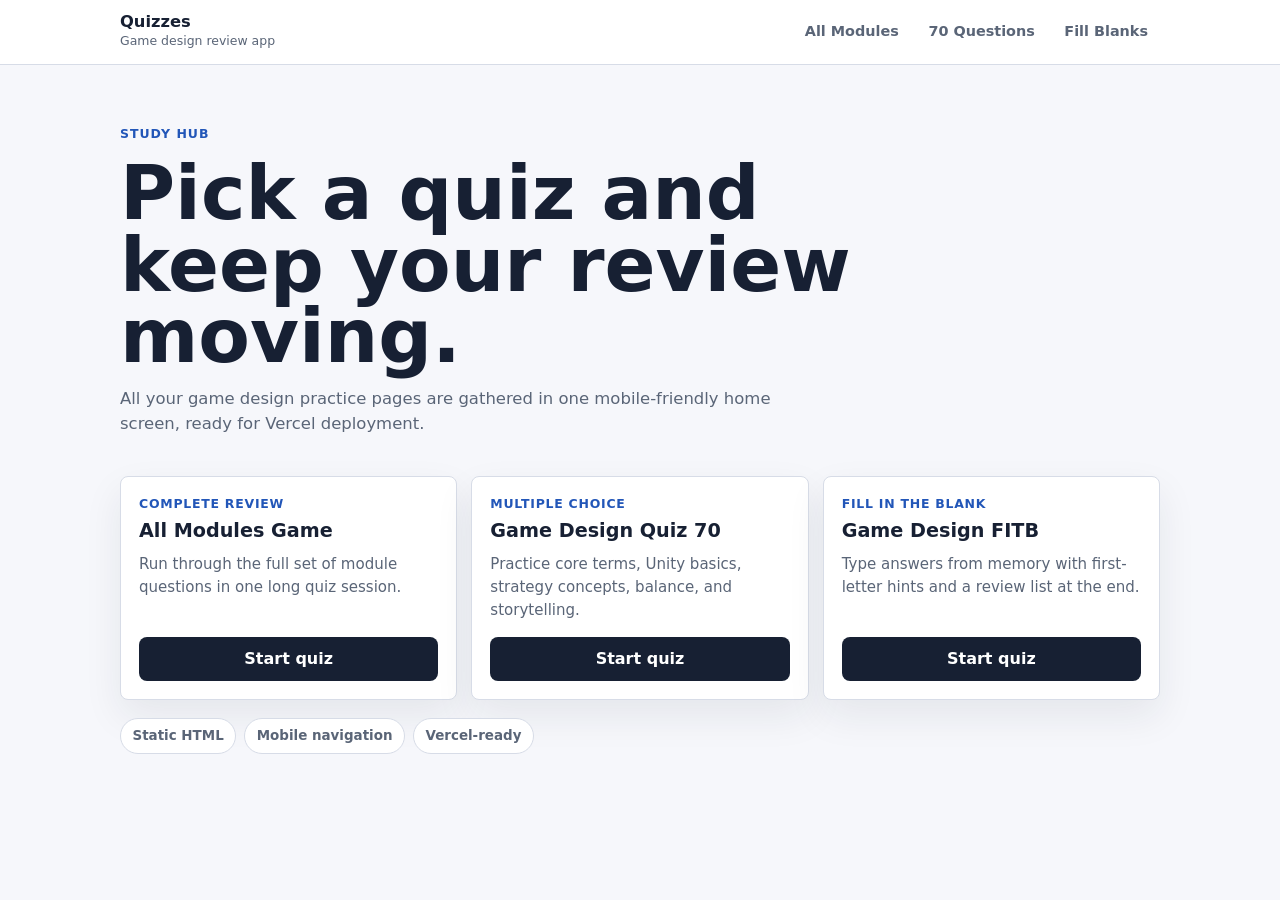
==== index.html @ 7da60a65 "Add files via upload" ====
<!doctype html>
<html lang="en">
<head>
  <meta charset="utf-8">
  <meta name="viewport" content="width=device-width, initial-scale=1">
  <title>Quizzes</title>
  <link rel="stylesheet" href="app.css">
</head>
<body>
  <div class="app-shell">
    <header class="topbar">
      <div class="topbar-inner">
        <a class="brand" href="index.html" aria-label="Quizzes home">
          <strong>Quizzes</strong>
          <span>Game design review app</span>
        </a>
        <nav class="nav-links" aria-label="Main navigation">
          <a href="All%20Modules%20Game.html">All Modules</a>
          <a href="game_design_quiz_70.html">70 Questions</a>
          <a href="game_design_fitb_quiz.html">Fill Blanks</a>
        </nav>
      </div>
    </header>

    <main class="page">
      <section class="hero">
        <div class="eyebrow">Study Hub</div>
        <h1>Pick a quiz and keep your review moving.</h1>
        <p>All your game design practice pages are gathered in one mobile-friendly home screen, ready for Vercel deployment.</p>
      </section>

      <section class="quiz-grid" aria-label="Available quizzes">
        <a class="quiz-card" href="All%20Modules%20Game.html">
          <div>
            <div class="card-kicker">Complete Review</div>
            <h2>All Modules Game</h2>
            <p>Run through the full set of module questions in one long quiz session.</p>
          </div>
          <span class="card-action">Start quiz</span>
        </a>

        <a class="quiz-card" href="game_design_quiz_70.html">
          <div>
            <div class="card-kicker">Multiple Choice</div>
            <h2>Game Design Quiz 70</h2>
            <p>Practice core terms, Unity basics, strategy concepts, balance, and storytelling.</p>
          </div>
          <span class="card-action">Start quiz</span>
        </a>

        <a class="quiz-card" href="game_design_fitb_quiz.html">
          <div>
            <div class="card-kicker">Fill In The Blank</div>
            <h2>Game Design FITB</h2>
            <p>Type answers from memory with first-letter hints and a review list at the end.</p>
          </div>
          <span class="card-action">Start quiz</span>
        </a>
      </section>

      <div class="meta-strip" aria-label="Deployment notes">
        <span class="meta-pill">Static HTML</span>
        <span class="meta-pill">Mobile navigation</span>
        <span class="meta-pill">Vercel-ready</span>
      </div>
    </main>

    <nav class="bottom-nav" aria-label="Mobile navigation">
      <a href="index.html">Home</a>
      <a href="All%20Modules%20Game.html">All</a>
      <a href="game_design_quiz_70.html">MCQ</a>
      <a href="game_design_fitb_quiz.html">FITB</a>
    </nav>
  </div>
</body>
</html>
---- app.css ----
:root {
  color-scheme: light;
  --bg: #f6f7fb;
  --surface-0: #ffffff;
  --surface-1: #f0f3f8;
  --surface-2: #ffffff;
  --text-primary: #172033;
  --text-secondary: #5a6577;
  --text-muted: #7b8596;
  --text-accent: #2256b8;
  --fill-accent: #2256b8;
  --border: #d7dce7;
  --border-strong: #b8c1d3;
  --border-accent: #2256b8;
  --bg-success: #e9f8ef;
  --text-success: #126c3d;
  --border-success: #89d1a8;
  --bg-danger: #fff0ef;
  --text-danger: #aa2e24;
  --border-danger: #efaaa5;
  --bg-warning: #fff7df;
  --text-warning: #85630f;
  --radius: 8px;
}

* {
  box-sizing: border-box;
}

html {
  scroll-behavior: smooth;
}

body {
  margin: 0;
  min-height: 100vh;
  background: var(--bg);
  color: var(--text-primary);
  font-family: Inter, ui-sans-serif, system-ui, -apple-system, BlinkMacSystemFont, "Segoe UI", sans-serif;
  line-height: 1.5;
}

a {
  color: inherit;
  text-decoration: none;
}

button,
input {
  font: inherit;
}

input {
  min-height: 44px;
  width: 100%;
  border: 1px solid var(--border-strong);
  border-radius: var(--radius);
  background: var(--surface-0);
  color: var(--text-primary);
  padding: 0.65rem 0.85rem;
}

.app-shell {
  min-height: 100vh;
  padding-bottom: 84px;
}

.topbar {
  position: sticky;
  top: 0;
  z-index: 20;
  border-bottom: 1px solid var(--border);
  background: rgba(255, 255, 255, 0.94);
  backdrop-filter: blur(14px);
}

.topbar-inner {
  display: flex;
  align-items: center;
  justify-content: space-between;
  gap: 1rem;
  width: min(1040px, calc(100% - 32px));
  margin: 0 auto;
  min-height: 64px;
}

.brand {
  display: inline-flex;
  flex-direction: column;
  gap: 0.05rem;
  min-width: 0;
}

.brand strong {
  font-size: 1.02rem;
  line-height: 1.1;
}

.brand span {
  color: var(--text-secondary);
  font-size: 0.78rem;
}

.nav-links {
  display: flex;
  align-items: center;
  gap: 0.35rem;
}

.nav-links a,
.home-link {
  min-height: 40px;
  display: inline-flex;
  align-items: center;
  justify-content: center;
  border-radius: var(--radius);
  color: var(--text-secondary);
  padding: 0.45rem 0.75rem;
  font-size: 0.9rem;
  font-weight: 600;
}

.nav-links a:hover,
.home-link:hover {
  background: var(--surface-1);
  color: var(--text-primary);
}

.page {
  width: min(1040px, calc(100% - 32px));
  margin: 0 auto;
  padding: 28px 0 40px;
}

.quiz-page {
  width: min(760px, calc(100% - 32px));
}

.hero {
  display: grid;
  gap: 0.9rem;
  padding: 32px 0 22px;
}

.eyebrow {
  color: var(--text-accent);
  font-size: 0.78rem;
  font-weight: 800;
  letter-spacing: 0.08em;
  text-transform: uppercase;
}

h1 {
  max-width: 740px;
  margin: 0;
  font-size: clamp(2rem, 8vw, 4.7rem);
  line-height: 0.95;
  letter-spacing: 0;
}

.hero p {
  max-width: 660px;
  margin: 0;
  color: var(--text-secondary);
  font-size: 1.03rem;
}

.quiz-grid {
  display: grid;
  grid-template-columns: repeat(3, minmax(0, 1fr));
  gap: 14px;
  margin-top: 18px;
}

.quiz-card {
  display: flex;
  min-height: 220px;
  flex-direction: column;
  justify-content: space-between;
  gap: 1rem;
  border: 1px solid var(--border);
  border-radius: var(--radius);
  background: var(--surface-2);
  padding: 18px;
  box-shadow: 0 16px 38px rgba(23, 32, 51, 0.08);
  transition: transform 0.18s ease, border-color 0.18s ease, box-shadow 0.18s ease;
}

.quiz-card:hover {
  transform: translateY(-2px);
  border-color: var(--border-accent);
  box-shadow: 0 18px 42px rgba(23, 32, 51, 0.12);
}

.card-kicker {
  color: var(--text-accent);
  font-size: 0.78rem;
  font-weight: 800;
  letter-spacing: 0.06em;
  text-transform: uppercase;
}

.quiz-card h2 {
  margin: 0.35rem 0 0;
  font-size: 1.2rem;
  line-height: 1.18;
}

.quiz-card p {
  margin: 0.7rem 0 0;
  color: var(--text-secondary);
  font-size: 0.94rem;
}

.card-action {
  display: inline-flex;
  align-items: center;
  justify-content: center;
  min-height: 44px;
  border-radius: var(--radius);
  background: var(--text-primary);
  color: #ffffff;
  font-weight: 800;
}

.meta-strip {
  display: flex;
  flex-wrap: wrap;
  gap: 8px;
  margin-top: 18px;
}

.meta-pill {
  border: 1px solid var(--border);
  border-radius: 999px;
  background: var(--surface-0);
  color: var(--text-secondary);
  padding: 0.42rem 0.72rem;
  font-size: 0.84rem;
  font-weight: 700;
}

.sr-only {
  position: absolute;
  width: 1px;
  height: 1px;
  padding: 0;
  margin: -1px;
  overflow: hidden;
  clip: rect(0, 0, 0, 0);
  white-space: nowrap;
  border: 0;
}

.bottom-nav {
  position: fixed;
  right: 12px;
  bottom: 12px;
  left: 12px;
  z-index: 25;
  display: none;
  grid-template-columns: repeat(4, 1fr);
  gap: 6px;
  border: 1px solid var(--border);
  border-radius: 12px;
  background: rgba(255, 255, 255, 0.94);
  padding: 6px;
  box-shadow: 0 20px 50px rgba(23, 32, 51, 0.18);
  backdrop-filter: blur(14px);
}

.bottom-nav a {
  min-height: 48px;
  display: inline-flex;
  align-items: center;
  justify-content: center;
  border-radius: var(--radius);
  color: var(--text-secondary);
  font-size: 0.78rem;
  font-weight: 800;
  text-align: center;
}

.bottom-nav a:hover {
  background: var(--surface-1);
  color: var(--text-primary);
}

@media (max-width: 820px) {
  .topbar-inner,
  .page,
  .quiz-page {
    width: min(100% - 24px, 680px);
  }

  .topbar .nav-links {
    display: none;
  }

  .bottom-nav {
    display: grid;
  }

  .quiz-grid {
    grid-template-columns: 1fr;
  }

  .quiz-card {
    min-height: 180px;
  }
}

@media (max-width: 520px) {
  .page {
    padding-top: 18px;
  }

  .hero {
    padding-top: 20px;
  }

  .quiz-card {
    padding: 16px;
  }

  .q-card,
  .final {
    padding: 1rem !important;
  }

  .input-row {
    flex-direction: column;
    align-items: stretch !important;
  }
}
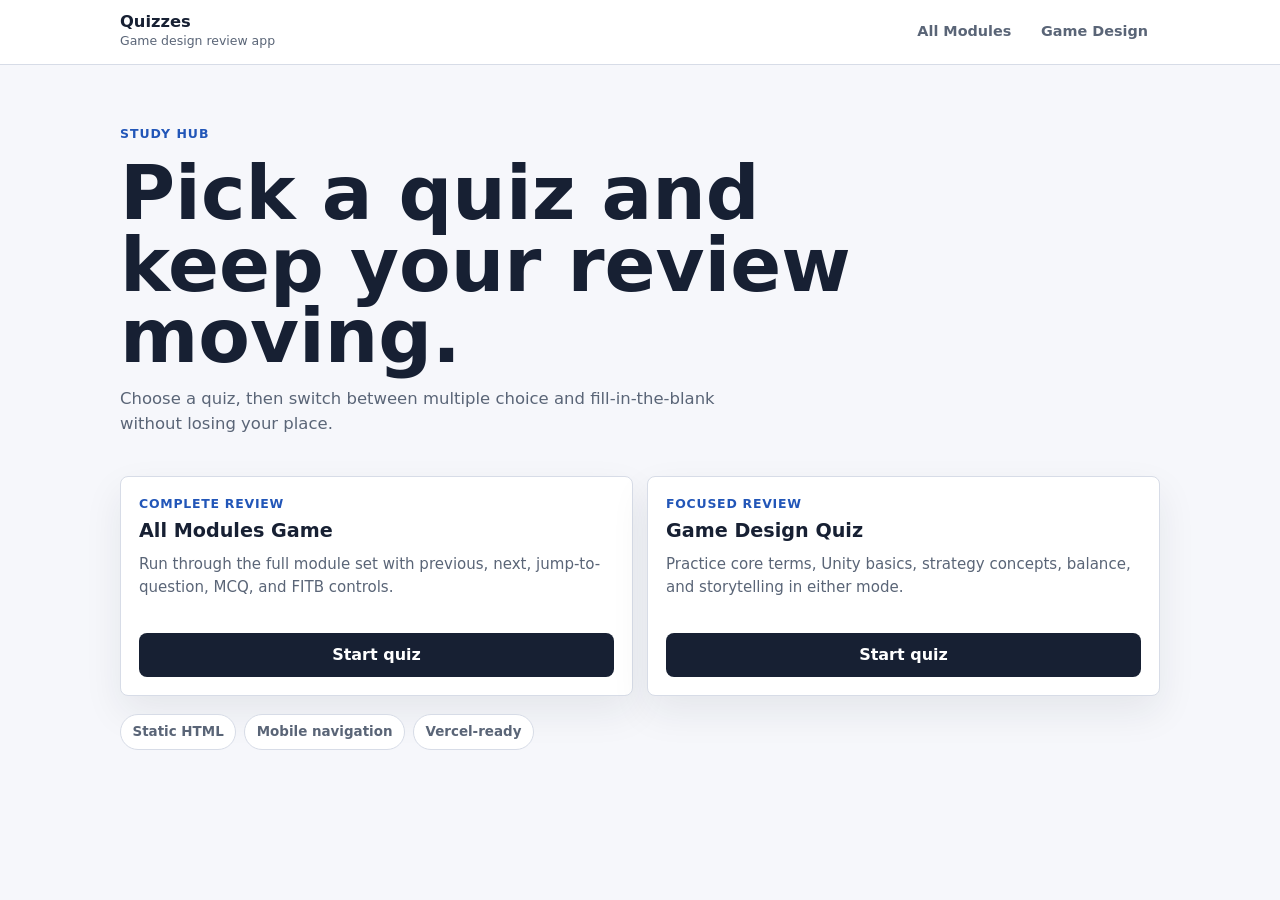
==== commit 3e8c47bf: "Add files via upload" ====
--- a/index.html
+++ b/index.html
@@ -16,8 +16,7 @@
         </a>
         <nav class="nav-links" aria-label="Main navigation">
           <a href="All%20Modules%20Game.html">All Modules</a>
-          <a href="game_design_quiz_70.html">70 Questions</a>
-          <a href="game_design_fitb_quiz.html">Fill Blanks</a>
+          <a href="game_design_quiz_70.html">Game Design</a>
         </nav>
       </div>
     </header>
@@ -26,7 +25,7 @@
       <section class="hero">
         <div class="eyebrow">Study Hub</div>
         <h1>Pick a quiz and keep your review moving.</h1>
-        <p>All your game design practice pages are gathered in one mobile-friendly home screen, ready for Vercel deployment.</p>
+        <p>Choose a quiz, then switch between multiple choice and fill-in-the-blank without losing your place.</p>
       </section>
 
       <section class="quiz-grid" aria-label="Available quizzes">
@@ -34,25 +33,16 @@
           <div>
             <div class="card-kicker">Complete Review</div>
             <h2>All Modules Game</h2>
-            <p>Run through the full set of module questions in one long quiz session.</p>
+            <p>Run through the full module set with previous, next, jump-to-question, MCQ, and FITB controls.</p>
           </div>
           <span class="card-action">Start quiz</span>
         </a>
 
         <a class="quiz-card" href="game_design_quiz_70.html">
           <div>
-            <div class="card-kicker">Multiple Choice</div>
-            <h2>Game Design Quiz 70</h2>
-            <p>Practice core terms, Unity basics, strategy concepts, balance, and storytelling.</p>
-          </div>
-          <span class="card-action">Start quiz</span>
-        </a>
-
-        <a class="quiz-card" href="game_design_fitb_quiz.html">
-          <div>
-            <div class="card-kicker">Fill In The Blank</div>
-            <h2>Game Design FITB</h2>
-            <p>Type answers from memory with first-letter hints and a review list at the end.</p>
+            <div class="card-kicker">Focused Review</div>
+            <h2>Game Design Quiz</h2>
+            <p>Practice core terms, Unity basics, strategy concepts, balance, and storytelling in either mode.</p>
           </div>
           <span class="card-action">Start quiz</span>
         </a>
@@ -68,8 +58,7 @@
     <nav class="bottom-nav" aria-label="Mobile navigation">
       <a href="index.html">Home</a>
       <a href="All%20Modules%20Game.html">All</a>
-      <a href="game_design_quiz_70.html">MCQ</a>
-      <a href="game_design_fitb_quiz.html">FITB</a>
+      <a href="game_design_quiz_70.html">Design</a>
     </nav>
   </div>
 </body>
--- a/app.css
+++ b/app.css
@@ -167,7 +167,7 @@
 
 .quiz-grid {
   display: grid;
-  grid-template-columns: repeat(3, minmax(0, 1fr));
+  grid-template-columns: repeat(2, minmax(0, 1fr));
   gap: 14px;
   margin-top: 18px;
 }
@@ -259,7 +259,7 @@
   left: 12px;
   z-index: 25;
   display: none;
-  grid-template-columns: repeat(4, 1fr);
+  grid-template-columns: repeat(3, 1fr);
   gap: 6px;
   border: 1px solid var(--border);
   border-radius: 12px;
@@ -281,6 +281,92 @@
   text-align: center;
 }
 
+.quiz-tools {
+  display: grid;
+  grid-template-columns: minmax(0, 1fr) auto;
+  align-items: start;
+  gap: 12px;
+  margin-bottom: 12px;
+}
+
+.mode-toggle {
+  display: inline-grid;
+  grid-template-columns: repeat(2, minmax(64px, 1fr));
+  gap: 4px;
+  border: 1px solid var(--border);
+  border-radius: var(--radius);
+  background: var(--surface-0);
+  padding: 4px;
+}
+
+.mode-toggle button {
+  min-height: 38px;
+  border: 0;
+  border-radius: 6px;
+  background: transparent;
+  color: var(--text-secondary);
+  cursor: pointer;
+  font-weight: 800;
+}
+
+.mode-toggle button.active {
+  background: var(--text-primary);
+  color: #ffffff;
+}
+
+.question-jump {
+  display: grid;
+  grid-auto-flow: column;
+  grid-auto-columns: 44px;
+  gap: 7px;
+  overflow-x: auto;
+  overscroll-behavior-x: contain;
+  scrollbar-width: thin;
+  padding: 4px 0 12px;
+  margin-bottom: 4px;
+}
+
+.question-jump button {
+  width: 44px;
+  height: 44px;
+  border: 1px solid var(--border);
+  border-radius: var(--radius);
+  background: var(--surface-0);
+  color: var(--text-secondary);
+  cursor: pointer;
+  font-weight: 800;
+}
+
+.question-jump button.active {
+  border-color: var(--border-accent);
+  background: var(--text-primary);
+  color: #ffffff;
+}
+
+.question-jump button.done:not(.active) {
+  border-color: var(--border-success);
+  background: var(--bg-success);
+  color: var(--text-success);
+}
+
+.choices {
+  display: flex;
+  flex-direction: column;
+  gap: 8px;
+}
+
+.nav-row {
+  display: grid;
+  grid-template-columns: repeat(2, minmax(0, 1fr));
+  gap: 8px;
+  margin-top: 14px;
+}
+
+.nav-btn {
+  min-height: 44px;
+  width: 100%;
+}
+
 .bottom-nav a:hover {
   background: var(--surface-1);
   color: var(--text-primary);
@@ -305,6 +391,14 @@
     grid-template-columns: 1fr;
   }
 
+  .quiz-tools {
+    grid-template-columns: 1fr;
+  }
+
+  .mode-toggle {
+    width: 100%;
+  }
+
   .quiz-card {
     min-height: 180px;
   }
@@ -332,4 +426,10 @@
     flex-direction: column;
     align-items: stretch !important;
   }
-}
+
+  .bottom-nav {
+    right: max(12px, env(safe-area-inset-right));
+    bottom: max(12px, env(safe-area-inset-bottom));
+    left: max(12px, env(safe-area-inset-left));
+  }
+}
